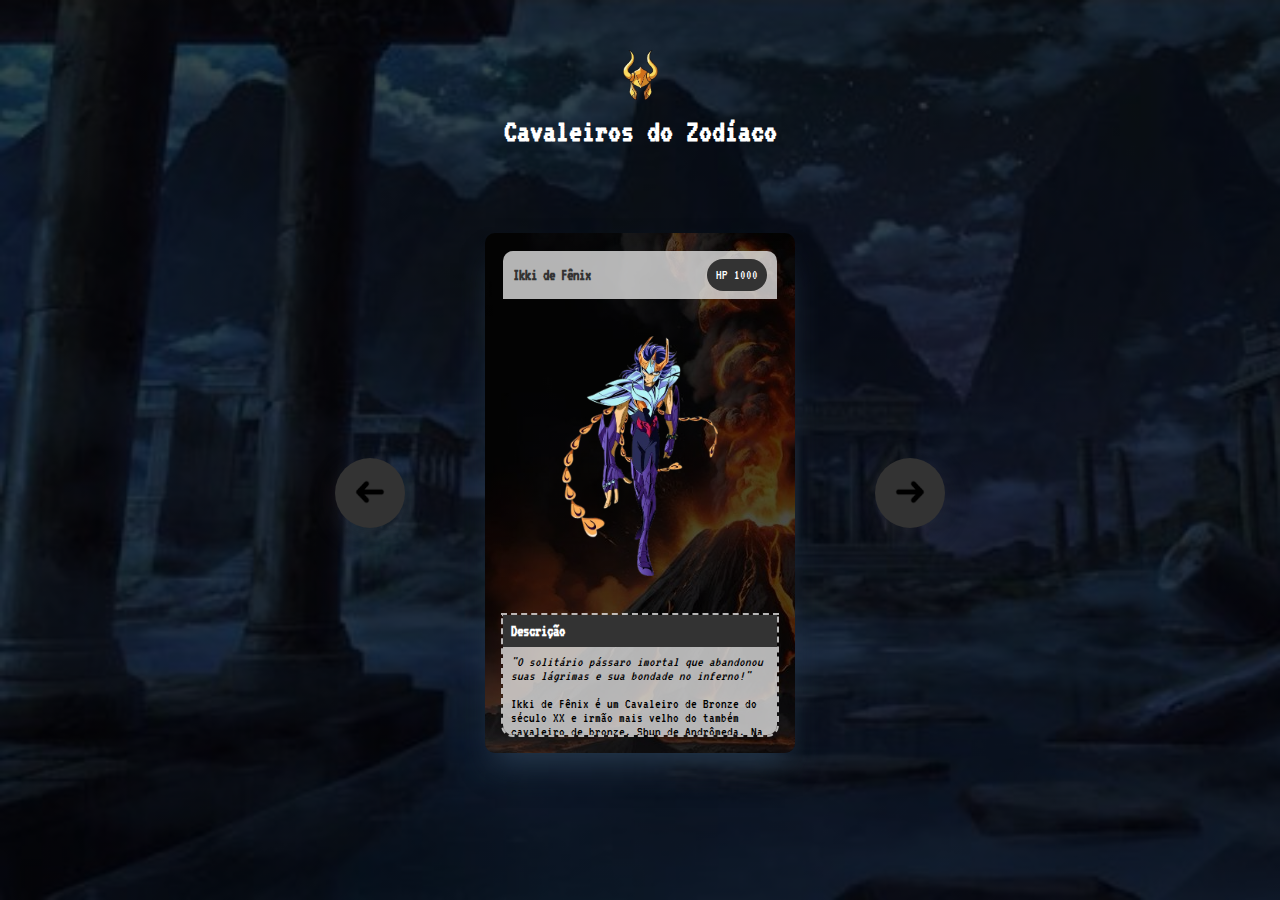
==== index.html @ 5d282401 "v2" ====
<!DOCTYPE html>
<html lang="en">

<head>
    <meta charset="UTF-8">
    <meta name="viewport" content="width=device-width, initial-scale=1.0">
    <title>Saint Seya</title>

    <link rel="stylesheet" href="./src/css/reset.css">
    <link rel="stylesheet" href="./src/css/style.css">
    <link rel="stylesheet" href="./src/css/responsive.css">

    <link rel="preconnect" href="https://fonts.googleapis.com">
    <link rel="preconnect" href="https://fonts.gstatic.com" crossorigin>
    <link href="https://fonts.googleapis.com/css2?family=VT323&display=swap" rel="stylesheet">

    <link rel="shortcut icon" href="./src/img/icon-helmet.png" type="image/x-icon">

</head>

<body>
    <header class="cabecalho">
        <img src="./src/img/icon-helmet.png" alt="helmet" class="helmet">
        <h1 class="titulo">Cavaleiros do Zodíaco</h1>
    </header>

    <main class="carrossel-cdz">
        <button class="btn-seta btn-voltar" id="btn-voltar">
            <img src="./src/img/seta.png" alt="voltar">
        </button>

        <ul class="lista-cavaleiros">
            <li class="cartao fundo-1 selecionado">
                <div class="informacoes">
                    <h2 class="nome">Ikki de Fênix</h2>
                    <p class="vida">HP 1000</p>
                </div>

                <div class="container-img">
                    <img src="./src/img/characters/ikki.png" alt="ikki" class="img-cavaleiro">
                </div>

                <div class="descricao scrollbox">
                    <h3 class="titulo">Descrição</h3>
                    <p class="texto">
                        
                        <i>"O solitário pássaro imortal que abandonou suas lágrimas e sua bondade no inferno!"</i><br><br>
                        
                        Ikki de Fênix é um Cavaleiro de Bronze do século XX e irmão mais velho do também cavaleiro de bronze, Shun de Andrômeda. Na Ilha da Rainha da Morte, onde foi treinado, acaba vendo Esmeralda, seu grande amor, morta por uma falha sua e fica sabendo o terrível segredo de seu nascimento. Tais fatos são suficientes para ele começar a odiar a tudo e a todos. Ikki comandou os Cavaleiros Negros em uma vingança contra Saori Kido, mas se arrependeu e agora luta pela Deusa Atena, ajudando seus amigos e seu irmão sempre que necessário.
                    </p>
                </div>
            </li>

            <li class="cartao fundo-2">
                <div class="informacoes">
                    <h2 class="nome">Hyoga de Cisne</h2>
                    <p class="vida">HP 900</p>
                </div>

                <div class="container-img">
                    <img src="./src/img/characters/hyoga.png" alt="hyoga" class="img-cavaleiro">
                </div>

                <div class="descricao scrollbox">
                    <h3 class="titulo">Descrição</h3>
                    <p class="texto">	

                        <i>"Dance, Cisne! Leve o frio do zero absoluto sobre as suas asas."</i><br><br>
                        
                        Hyoga de Cisne é um Cavaleiro de Bronze do século XX. Um dos 100 órfãos reunidos por Mitsumasa Kido para proteger a deusa Atena. Nas frias terras das Geleiras Eternas, no leste da Sibéria, Hyoga torna-se Cavaleiro tendo como mestre Camus, o Cavaleiro de Ouro de Aquário, que manipula o frio. Seguindo os ensinamentos do seu mestre, ele tenta manter-se racional diante de tudo, mas possui um lado emotivo que não consegue abandonar.
                    </p>
                </div>
            </li>

            <li class="cartao fundo-3">
                <div class="informacoes">
                    <h2 class="nome">Shiryu de Dragão</h2>
                    <p class="vida">HP 900</p>
                </div>

                <div class="container-img">
                    <img src="./src/img/characters/shiryu.png" alt="shiryu" class="img-cavaleiro">
                </div>

                <div class="descricao scrollbox">
                    <h3 class="titulo">Descrição</h3>
                    <p class="texto">

                        <i>"Pela justiça e pela amizade... Um cavaleiro invencível que supera todos os obstáculos."</i><br><br>
                        
                        Shiryu de Dragão é um Cavaleiro de Bronze do século XX, incumbido com a missão de proteger a deusa Atena. Teve seu treinamento realizado pelo Mestre Ancião nos Cinco Picos Antigos de Rozan, na China. Shiryu herdou de seu mestre não apenas a força, mas também a sabedoria e o senso de justiça que o guia.</p>
                </div>
            </li>

            <li class="cartao fundo-4">
                <div class="informacoes">
                    <h2 class="nome">Shun de Andrômeda</h2>
                    <p class="vida">HP 900</p>
                </div>

                <div class="container-img">
                    <img src="./src/img/characters/shun.png" alt="shun" class="img-cavaleiro">
                </div>

                <div class="descricao scrollbox">
                    <h3 class="titulo">Descrição</h3>
                    <p class="texto">

                        <i>"Um pacífico cavaleiro de Atena escondendo um poderoso cosmo."</i><br><br>
                        
                        Shun de Andrômeda é um Cavaleiro de Bronze do século XX, incumbido com a missão de proteger a deusa Atena do mal. Ele tem uma personalidade pacífica e odeia lutar, sempre ferido por medo de ferir seus inimigos e sacrificaria sua vida para salvar a dos outros.</p>
                </div>
            </li>

            <li class="cartao fundo-5">
                <div class="informacoes">
                    <h2 class="nome">Seya de Pégaso</h2>
                    <p class="vida">HP 900</p>
                </div>

                <div class="container-img">
                    <img src="./src/img/characters/seya.png" alt="seya" class="img-cavaleiro">
                </div>

                <div class="descricao scrollbox">
                    <h3 class="titulo">Descrição</h3>
                    <p class="texto">

                        <i>"Seu cosmo inflamado acende a chama dos milagres do cavaleiro de pégaso!"</i><br><br>
                        
                        O Cavaleiro de Bronze da constelação de Pégaso do século XX, incumbido com a missão de proteger a deusa Atena nas Guerras Santas no século XX. Caracterizado principalmente por nunca desistir de lutar em qualquer situação, por mais impossível ou difícil que possa parecer.</p>
                </div>
            </li>

            <li class="cartao fundo-6">
                <div class="informacoes">
                    <h2 class="nome">Afrodite de Peixes</h2>
                    <p class="vida">HP 1000</p>
                </div>

                <div class="container-img">
                    <img src="./src/img/characters/afrodite.png" alt="afrodite" class="img-cavaleiro">
                </div>

                <div class="descricao scrollbox">
                    <h3 class="titulo">Descrição</h3>
                    <p class="texto">

                        <i>"As belas rosas são um convite à morte. A última fortaleza que protege o Grande Mestre."</i><br><br>
                        
                        É o Cavaleiro de Ouro de Peixes e protetor da última Casa do Zodíaco do século XX. Usa variações de golpes com rosas, como o Rosas Diabólicas Reais. Sua ideia é de que só um poder supremo pode manter a paz e ordem no mundo, mesmo que esse poder provenha do mal. Por isso, mesmo tendo consciência de que o Grande Mestre servia ao mal, acabou obedecendo suas ordens e matando Daidalos, mestre de Shun. Sua atitude pode não ser a mais exemplar para um Cavaleiro, mas seu propósito de manter a paz na Terra é igual ao de qualquer Cavaleiro.</p>
                </div>
            </li>

            <li class="cartao fundo-7">
                <div class="informacoes">
                    <h2 class="nome">Aiolia de Leão</h2>
                    <p class="vida">HP 1000</p>
                </div>

                <div class="container-img">
                    <img src="./src/img/characters/aiolia.png" alt="aiolia" class="img-cavaleiro">
                </div>

                <div class="descricao scrollbox">
                    <h3 class="titulo">Descrição</h3>
                    <p class="texto">

                        <i>"O Herói valente como Leão! Sempre lutando por Atena!"</i><br><br>
                        
                        Irmão mais jovem de Aiolos. Apesar de sua personalidade explosiva, tem um coração puro que distingue rapidamente os justos, por isso foi um dos primeiros Cavaleiros de Ouro a reconhecer a autoridade de Atena. Como seu irmão Aiolos foi condenado como traidor, ele tenta limpar o nome da família jurando fidelidade ao Grande Mestre, até participando voluntariamente do extermínio dos Cavaleiros de Bronze. Durante a batalha contra os Espectros, enfrentou o exército inimigo de frente e derrubou muitos Espectros, servindo como poder central de ataque no Santuário.</p>
                </div>
            </li>

            <li class="cartao fundo-8">
                <div class="informacoes">
                    <h2 class="nome">Aioros de Sagitário</h2>
                    <p class="vida">HP 1000</p>
                </div>

                <div class="container-img">
                    <img src="./src/img/characters/aioros.png" alt="aioros" class="img-cavaleiro">
                </div>

                <div class="descricao scrollbox">
                    <h3 class="titulo">Descrição</h3>
                    <p class="texto">

                        <i>"O Herói que salvou a recém nascida Atena e mesmo depois de morto protege a terra!"</i><br><br>
                        
                        é o Cavaleiro de Ouro de Sagitário do século XX. Antes de morrer, há 13 anos, entregou Atena ainda bebê e sua Armadura de Ouro aos cuidados de Mitsumasa Kido, que estava viajando pela Grécia. Desde então, Aioros passou a ser considerado um traidor no Santuário, que era comandado por Saga disfarçado de Grande Mestre. Mesmo morto, sua alma continua a controlar sua Armadura de Sagitário, sempre ajudando, nos momentos críticos – emprestou-a a Seiya durante a luta contra Poseidon, por exemplo.</p>
                </div>
            </li>

            <li class="cartao fundo-9">
                <div class="informacoes">
                    <h2 class="nome">Aldebaran de Touro</h2>
                    <p class="vida">HP 1000</p>
                </div>

                <div class="container-img">
                    <img src="./src/img/characters/aldebaran.png" alt="aioros" class="img-cavaleiro">
                </div>

                <div class="descricao scrollbox">
                    <h3 class="titulo">Descrição</h3>
                    <p class="texto">

                        <i>"O bravo Touro Dourado erguendo um muro de ferro!"</i><br><br>
                        
                        Aldebaran é o Cavaleiro de Ouro de Touro do século XX, que protege a Casa de Touro no Santuário. Dotado de uma resistência fora do comum, nem mesmo o Meteoro de Pégaso de Seiya conseguiu causar danos ao seu corpo. O Grande Chifre, alusão ao chifre de um touro bravo, é um golpe lançado quando está engatado com o inimigo. Mas se desferido depois, de longe, sua potência dobra. De personalidade franca e despachada, confia no que sente, sem se preocupar com as aparências ou racionalidades. Lutou com Niobe de Deep quando os Espectros invadiram o Santuário, tendo um fim heroico.</p>
                </div>
            </li>

            <li class="cartao fundo-10">
                <div class="informacoes">
                    <h2 class="nome">Camus de Aquário</h2>
                    <p class="vida">HP 1000</p>
                </div>

                <div class="container-img">
                    <img src="./src/img/characters/camus.png" alt="camus" class="img-cavaleiro">
                </div>

                <div class="descricao scrollbox">
                    <h3 class="titulo">Descrição</h3>
                    <p class="texto">

                        <i>"Alma quente escondida atrás do frio eterno!"</i><br><br>
                        
                        É o Cavaleiro de Ouro que protege a Casa de Aquário no Santuário. No mangá, treinou o pequeno Hyoga e Isaak durante seis anos nas geladas terras do leste da Sibéria. foi obrigado a lutar contra Hyoga no Santuário. Camus é um cavaleiro bastante poderoso, com habilidade de baixar a temperatura e lançar o Pó de Diamante com grande facilidade. A Execução Aurora é o seu golpe secreto mais poderoso, que emite um frio próximo ao zero absoluto, e foi herdado por Hyoga.</p>
                </div>
            </li>

            <li class="cartao fundo-11">
                <div class="informacoes">
                    <h2 class="nome">Dohko de Libra</h2>
                    <p class="vida">HP 1000</p>
                </div>

                <div class="container-img">
                    <img src="./src/img/characters/dohko.png" alt="dohko" class="img-cavaleiro">
                </div>

                <div class="descricao scrollbox">
                    <h3 class="titulo">Descrição</h3>
                    <p class="texto">

                        <i>"O Lendário Cavaleiro sobre os cinco Picos de Rozan!"</i><br><br>
                        
                        É um lendário e renomado Cavaleiro de Ouro do Santuário de Atena por ter lutado e sobrevivido a Guerra Santa contra Hades no Século XVIII ao lado de seu parceiro de batalhas, Shion de Áries. Após o fim do conflito e ser incumbido por Atena de vigiar o selo que aprisionava o espectros do Imperador dos Mortos, Dohko ficou recluso nos Cinco Picos Antigos de Rozan até o Século XX, período que passara a ser venerado como Mestre Ancião e ao mesmo tempo que mantinha sua vigília, treinou Shiryu, que se tornaria o Cavaleiro de Bronze de Dragão.</p>
                </div>
            </li>

            <li class="cartao fundo-12">
                <div class="informacoes">
                    <h2 class="nome">Máscara da Morte de Câncer</h2>
                    <p class="vida">HP 1000</p>
                </div>

                <div class="container-img">
                    <img src="./src/img/characters/mascara.png" alt="mascara" class="img-cavaleiro">
                </div>

                <div class="descricao scrollbox">
                    <h3 class="titulo">Descrição</h3>
                    <p class="texto">

                        <i>"Lutar é sua vida! Matar é sua alegria!"</i><br><br>
                        
                        Máscara da Morte de Câncer é o Cavaleiro de Ouro de Câncer e protetor da quarta Casa do Zodíaco do século XX. Adora lutas, matança e acredita que, para um objetivo maior, alguns sacrifícios são inevitáveis. As paredes da Casa de Câncer são enfeitadas com os rostos das pessoas que foram mortas até hoje por Máscara da Morte.</p>
                </div>
            </li>

            <li class="cartao fundo-13">
                <div class="informacoes">
                    <h2 class="nome">Milo de Escorpião</h2>
                    <p class="vida">HP 1000</p>
                </div>

                <div class="container-img">
                    <img src="./src/img/characters/milo.png" alt="milo" class="img-cavaleiro">
                </div>

                <div class="descricao scrollbox">
                    <h3 class="titulo">Descrição</h3>
                    <p class="texto">

                        <i>"Seus dedos não deixam escapar nenhum tipo de mal!"</i><br><br>
                        
                        Milo de Escorpião foi, no século XX, o Cavaleiro de Ouro de Escorpião que protegia a Casa de Escorpião no Santuário. Era um Cavaleiro fiel ao Santuário, inicialmente obedecendo as ordens do Grande Mestre, embora houvesse ocasiões em que ele se negaria a realizar missões específicas por questões de orgulho, sentimento este que determinava o rumo de suas conversas inicialmente, tendo se tornado consideravelmente mais humilde depois de sua batalha contra Hyoga de Cisne.</p>
                </div>
            </li>

            <li class="cartao fundo-14">
                <div class="informacoes">
                    <h2 class="nome">Mu de Áries</h2>
                    <p class="vida">HP 1000</p>
                </div>

                <div class="container-img">
                    <img src="./src/img/characters/mu.png" alt="mu" class="img-cavaleiro">
                </div>

                <div class="descricao scrollbox">
                    <h3 class="titulo">Descrição</h3>
                    <p class="texto">

                        <i>"O mistério de seus olhos é o olhar da justiça fitando a verdade."</i><br><br>
                        
                        Mu é o Cavaleiro de Ouro de Áries do século XX, que protege a Casa de Áries no Santuário. Hábil na restauração de Armaduras, é ele quem conserta as Armaduras de Bronze do Seiya e dos outros antes da Batalha das Doze Casas do Zodíaco. Como desde cedo desconfiava do Grande Mestre, deu as costas ao Santuário. Porém, desejando a purificação do local, manteve suas obrigações como Cavaleiro, dedicando-se à restauração das Armaduras em Jamiel, porém seu poder não enfraqueceu, o que pôde ser constatado durante a batalha contra os Espectros.</p>
                </div>
            </li>

            <li class="cartao fundo-15">
                <div class="informacoes">
                    <h2 class="nome">Saga de Gêmeos</h2>
                    <p class="vida">HP 1000</p>
                </div>

                <div class="container-img">
                    <img src="./src/img/characters/saga.png" alt="saga" class="img-cavaleiro">
                </div>

                <div class="descricao scrollbox">
                    <h3 class="titulo">Descrição</h3>
                    <p class="texto">

                        <i>"O traidor do Santuário entre o bem e o mal!"</i><br><br>
                        
                        Saga de Gêmeos é o irmão gêmeo mais velho de Kanon, predestinado a se tonar o Cavaleiro de Ouro de Gêmeos do século XX, que antigamente era tido como o próximo sucessor do Grande Mestre, tendo todas as características necessárias para o posto – humanidade, habilidade e força física. Dado como desaparecido há treze anos, no mangá, ele esteve escondido por todo esse tempo sob a máscara do Grande Mestre, depois de assassiná-lo e tomar seu posto como governante do Santuário. No anime, ele toma o lugar do irmão do Grande Mestre, Ares. Seu plano era matar Atena e dominar o mundo. Na verdade, Saga tinha dupla personalidade, oscilando entre extremos do bem e do mal. Dentro dele, esses opostos estavam sempre lutando entre si. Depois de ter seu coração purificado, ele mesmo tira sua própria vida.</p>
                </div>
            </li>

            <li class="cartao fundo-16">
                <div class="informacoes">
                    <h2 class="nome">Shaka de Virgem</h2>
                    <p class="vida">HP 1000</p>
                </div>

                <div class="container-img">
                    <img src="./src/img/characters/shaka.png" alt="shaka" class="img-cavaleiro">
                </div>

                <div class="descricao scrollbox">
                    <h3 class="titulo">Descrição</h3>
                    <p class="texto">

                        <i>"O homem mais próximo de Deus! O mundo vazio é um convite para a morte!"</i><br><br>
                        
                        Shaka de Virgem é o Cavaleiro de Ouro de Virgem do Século XX, que protege a Casa de Virgem no Santuário. Considerado como a reencarnação de Buda, possui um poder de observação que permite conhecer a verdade escondida sob as aparências. O poder de ir e vir no tempo e espaço impressiona até outros Cavaleiros de Ouro. Tem uma morte heroica sob a destrutiva "Exclamação de Atena", criada por Saga, Shura e Camus, mas ele submeteu-se a esse golpe para poder acompanhar Atena no Mundos dos Mortos.</p>
                </div>
            </li>

            <li class="cartao fundo-17">
                <div class="informacoes">
                    <h2 class="nome">Shura de Capricórnio</h2>
                    <p class="vida">HP 1000</p>
                </div>

                <div class="container-img">
                    <img src="./src/img/characters/shura.png" alt="shura" class="img-cavaleiro">
                </div>

                <div class="descricao scrollbox">
                    <h3 class="titulo">Descrição</h3>
                    <p class="texto">

                        <i>"Não há nada que a espada santa do seu braço, não possa atravessar!"</i><br><br>
                        
                        Shura de Capricórnio é o Cavaleiro de Ouro que protege a Casa de Capricórnio. Shura se considera o cavaleiro mais fiel a Atena, porém sua excessiva lealdade ao Santuário acabou levando-o a cometer uma série de equívocos. Seu golpe principal é Excalibur, no qual concentra seu cosmo numa rajada cortante de energia, como uma espada. Este golpe tem uma intensidade concentrada fortíssima, e sai na velocidade da luz.</p>
                </div>
            </li>
        </ul>

        <button class="btn-seta">
            <img src="./src/img/seta.png" alt="avançar" id="btn-avancar">
        </button>
    </main>

    <script src="./src/js/index.js"></script>
</body>

</html>
---- src/css/style.css ----
body {
  font-family: "VT323", monospace;
  background: linear-gradient(rgba(0, 0, 0, 0.7) ,rgba(000, 0, 0, 0.7)), url(../img/backgrounds/fundo-site.jpg) no-repeat;
  background-repeat: no-repeat;
  background-size: cover;
  min-height: 100vh;
}

.cabecalho {
  /* background-color: red; */
  display: flex;
  flex-direction: column;
  justify-content: center;
  align-items: center;
  gap: 15px;
  padding-top: 50px;
}

.cabecalho .helmet {
  width: 35px;
  height: 50px;
}

.cabecalho .titulo {
  color: #fff;
}

.carrossel-cdz {
  /* background-color: aquamarine; */
  padding-top: 26px;
  display: flex;
  align-items: center;
  justify-content: center;
  gap: 80px;
  margin: 60px 0;
}

.lista-cavaleiros {
  /* background-color: blue; */
  width: 310px;
  height: 520px;
  position: relative;
}

.btn-seta {
  background-color: #333;
  width: 70px;
  height: 70px;
  border-radius: 50px;
  border: 0;
  cursor: pointer;
  transition: background-color 0.5s ease-in-out;
  box-shadow: rgba(100, 100, 111, 0.2) 0px 7px 29px 0px;
}

.btn-seta:hover {
  background-color: #fff;
}

.btn-seta.btn-voltar {
  transform: rotateY(180deg);
}

.cartao {
  /* background-color: hsl(280, 61%, 50%); */
  opacity: 0;
  height: 100%;
  display: flex;
  flex-direction: column;
  justify-content: space-between;
  position: absolute;
  padding: 18px;
  border-radius: 10px;
  box-shadow: rgb(38, 57, 77) 0px 20px 30px -10px;
  transition: opacity 0.3s ease-in-out;
}

.cartao.selecionado {
  opacity: 1;
  z-index: 1;
}

.fundo-1 {
  background: linear-gradient(rgba(0, 0, 0, 0.7) ,rgba(000, 0, 0, 0.7)), url(../img/backgrounds/fundo-ikki.jpg) no-repeat;
 
}

.fundo-2 {
  background: linear-gradient(rgba(0, 0, 0, 0.7) ,rgba(000, 0, 0, 0.7)), url(../img/backgrounds/fundo-hyoga.jpg) no-repeat;

}

.fundo-3 {
  background: linear-gradient(rgba(0, 0, 0, 0.7) ,rgba(000, 0, 0, 0.7)), url(../img/backgrounds/fundo-shiryu.jpg) no-repeat;
}

.fundo-4 {
  background: linear-gradient(rgba(0, 0, 0, 0.7) ,rgba(000, 0, 0, 0.7)), url(../img/backgrounds/fundo-shun.jpg) no-repeat;
}

.fundo-5 {
  background: linear-gradient(rgba(0, 0, 0, 0.7) ,rgba(000, 0, 0, 0.7)), url(../img/backgrounds/fundo-seya.jpg) no-repeat;
}

.fundo-6 {
  background: linear-gradient(rgba(0, 0, 0, 0.7) ,rgba(000, 0, 0, 0.7)), url(../img/backgrounds/fundo-afrodite.jpg) no-repeat bottom;
}

.fundo-7 {
  background: linear-gradient(rgba(0, 0, 0, 0.7) ,rgba(000, 0, 0, 0.7)), url(../img/backgrounds/fundo-aiolia.jpg) no-repeat top;
}

.fundo-8 {
  background: linear-gradient(rgba(0, 0, 0, 0.7) ,rgba(000, 0, 0, 0.7)), url(../img/backgrounds/fundo-aioros.jpg) no-repeat;
}

.fundo-9 {
  background: linear-gradient(rgba(0, 0, 0, 0.7) ,rgba(000, 0, 0, 0.7)), url(../img/backgrounds/fundo-aldebaran.jpg) no-repeat bottom;
}

.fundo-10 {
  background: linear-gradient(rgba(0, 0, 0, 0.7) ,rgba(000, 0, 0, 0.7)), url(../img/backgrounds/fundo-camus.jpg) no-repeat bottom;
}

.fundo-11 {
  background: linear-gradient(rgba(0, 0, 0, 0.7) ,rgba(000, 0, 0, 0.7)), url(../img/backgrounds/fundo-dohko.jpg) no-repeat ;
}

.fundo-12 {
  background: linear-gradient(rgba(0, 0, 0, 0.7) ,rgba(000, 0, 0, 0.7)), url(../img/backgrounds/fundo-mascara.jpg) no-repeat bottom;
}

.fundo-13 {
  background: linear-gradient(rgba(0, 0, 0, 0.7) ,rgba(000, 0, 0, 0.7)), url(../img/backgrounds/fundo-milo.jpg) no-repeat bottom;
}

.fundo-14 {
  background: linear-gradient(rgba(0, 0, 0, 0.7) ,rgba(000, 0, 0, 0.7)), url(../img/backgrounds/fundo-mu.jpg) no-repeat bottom;
}

.fundo-15 {
  background: linear-gradient(rgba(0, 0, 0, 0.7) ,rgba(000, 0, 0, 0.7)), url(../img/backgrounds/fundo-saga.jpg) no-repeat bottom;
}

.fundo-16 {
  background: linear-gradient(rgba(0, 0, 0, 0.7) ,rgba(000, 0, 0, 0.7)), url(../img/backgrounds/fundo-shaka.jpg) no-repeat;
}

.fundo-17 {
  background: linear-gradient(rgba(0, 0, 0, 0.7) ,rgba(000, 0, 0, 0.7)), url(../img/backgrounds/fundo-shura.jpg) no-repeat bottom;
}

.cartao .informacoes {
  background-color: rgba(225, 225, 225, 0.8);
  padding: 8px 10px;
  display: flex;
  align-items: center;
  justify-content: space-between;
  border-top-left-radius: 10px;
  border-top-right-radius: 10px;
}

.cartao .informacoes .nome {
  color: #333;
  font-size: 16px;
}

.cartao .informacoes .vida {
  background-color: #333;
  padding: 9px;
  border-radius: 20px;
  color: #fff;
  font-size: 14px;
}

.cartao .container-img {
  text-align: center;
}

.cartao .img-cavaleiro {
  max-width: 100%;
  max-height: 280px;
  padding: 20px;
}

.lista-cavaleiros .cartao .descricao {
  background-color: rgba(225, 225, 225, 0.8);
  /* padding: 6px; */
  border-bottom-left-radius: 10px;
  border-bottom-right-radius: 10px;
  max-height: 120px;
  overflow-y: auto;
}

.cartao .descricao .titulo {
  font-size: 16px;
  background-color: #333;
  padding: 8px;
  color: #fff;
}

.cartao .descricao .texto {
  font-size: 14px;
  padding: 8px;
}

@supports (scrollbar-color: auto) {
  .scrollbox {
    scrollbar-color: #333 rgba(225, 225, 225, 0.8);

    outline: 2px dashed rgba(225, 225, 225, 0.8);
  }
}
---- src/css/responsive.css ----
@media (max-width: 620px){
    .carrossel-cdz{
        padding: 0px 15px;
        gap: 10px;

    }

    .btn-seta{
        width: 20px;
        height: 20px;
        padding: 20px;
        display: flex;
        justify-content: center;
        align-items: center;
    }

    .lista-cavaleiros{
        max-height: 450px;
    }

    .cartao .imagem-cavaleiro{
        max-height: 200px;
    }

    .cartao .informacoes .nome{
        max-width: 50%;
        font-size: 18px;
    }

    .cartao .informacoes .vida{
        font-size: 14px;
    }


}
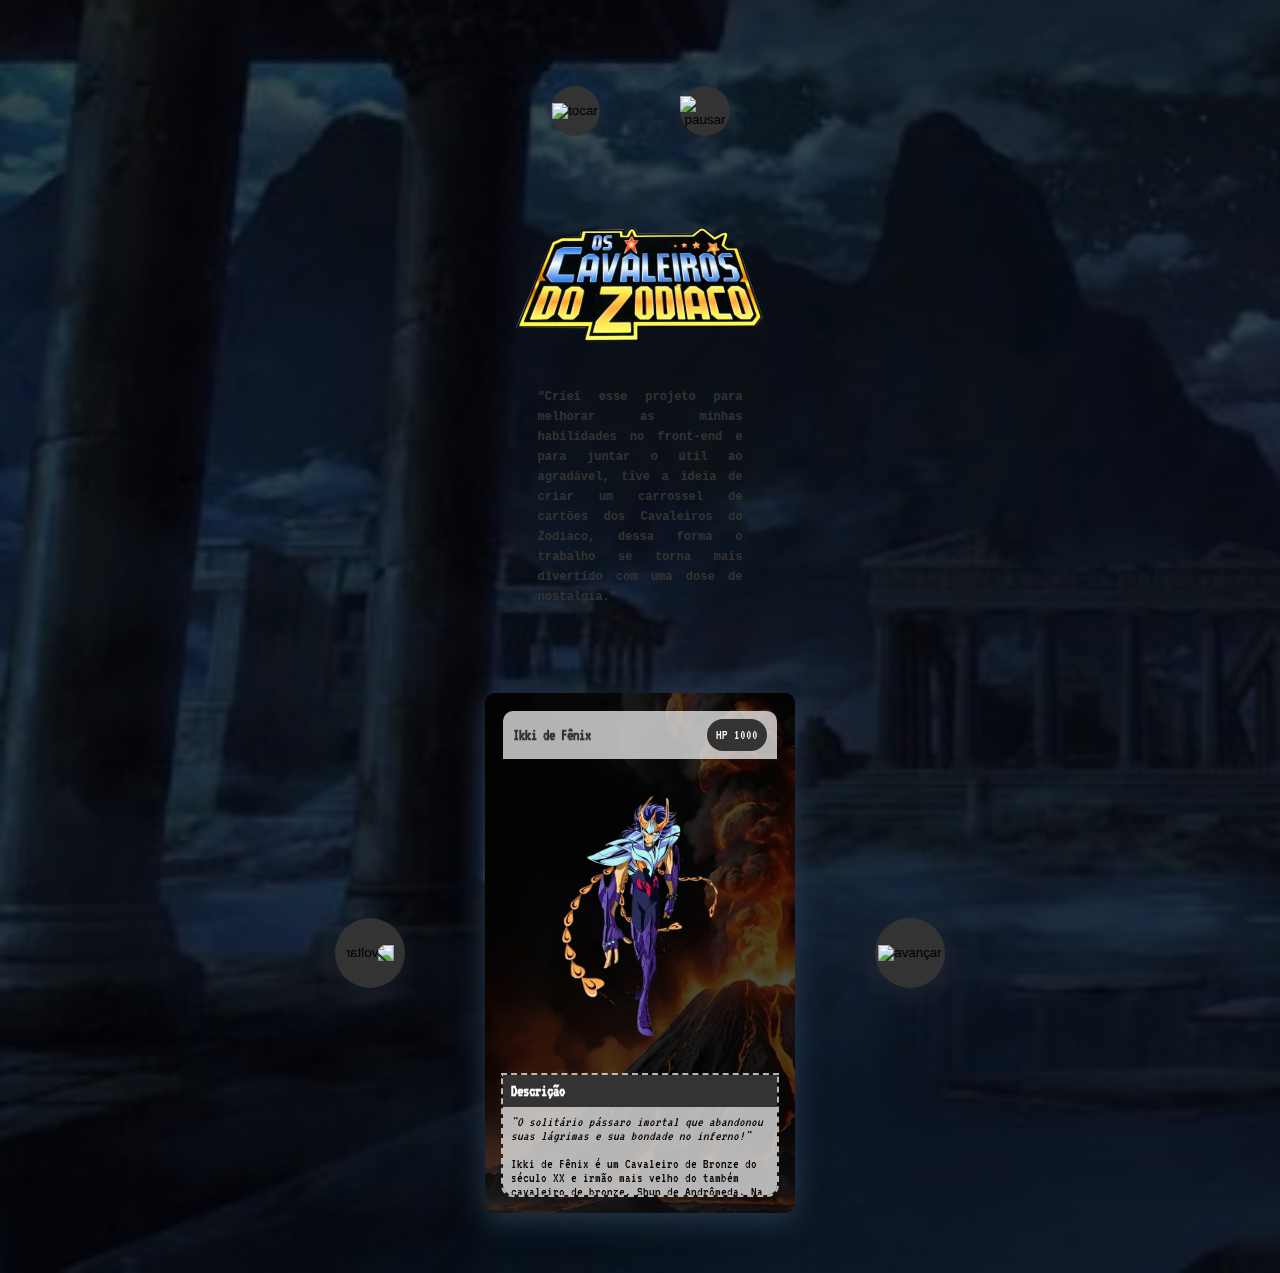
==== commit ee59de42: "1.5" ====
--- a/index.html
+++ b/index.html
@@ -3,7 +3,14 @@
 
 <head>
     <meta charset="UTF-8">
+
     <meta name="viewport" content="width=device-width, initial-scale=1.0">
+
+    <meta property="og:image" content="./src/img/icons/cdz-logo.png">
+    <meta property="og:image:type" content="image/png">
+    <meta property="og:image:width" content="500">
+    <meta property="og:image:height" content="236">
+
     <title>Saint Seya</title>
 
     <link rel="stylesheet" href="./src/css/reset.css">
@@ -14,19 +21,37 @@
     <link rel="preconnect" href="https://fonts.gstatic.com" crossorigin>
     <link href="https://fonts.googleapis.com/css2?family=VT323&display=swap" rel="stylesheet">
 
-    <link rel="shortcut icon" href="./src/img/icon-helmet.png" type="image/x-icon">
+    <link rel="shortcut icon" href="./src/img/icons/helmet.png" type="image/x-icon">
 
 </head>
 
 <body>
+
+    <section class="som-position">
+        <button onclick="document.getElementById('player').play()" class="som-btn tocar">
+            <img src="./src/img/icons/tocar.png" alt="tocar">
+        </button>
+
+        <button onclick="document.getElementById('player').pause()" class="som-btn pausar">
+            <img src="./src/img/icons/pausar.png" alt="pausar">
+        </button>
+    </section>
+
+    
+
+    <audio id="player" autoplay loop>
+        <source src="./src/audio/abertura-cdz.mp3" type="audio/mp3" />
+    </audio>
+
+
     <header class="cabecalho">
-        <img src="./src/img/icon-helmet.png" alt="helmet" class="helmet">
-        <h1 class="titulo">Cavaleiros do Zodíaco</h1>
+        <img src="./src/img/icons/cdz-logo.png" alt="logo" class="logo">
+        <h1 class="titulo">"Criei esse projeto para melhorar as minhas habilidades no front-end e para juntar o útil ao agradável, tive a ideia de criar um carrossel de cartões dos Cavaleiros do Zodiáco, dessa forma o trabalho se torna mais divertido com uma dose de nostalgia."</h1>
     </header>
 
     <main class="carrossel-cdz">
         <button class="btn-seta btn-voltar" id="btn-voltar">
-            <img src="./src/img/seta.png" alt="voltar">
+            <img src="./src/img/icons/seta.png" alt="voltar">
         </button>
 
         <ul class="lista-cavaleiros">
@@ -254,7 +279,7 @@
 
             <li class="cartao fundo-12">
                 <div class="informacoes">
-                    <h2 class="nome">Máscara da Morte de Câncer</h2>
+                    <h2 class="nome">Death Mask de Câncer</h2>
                     <p class="vida">HP 1000</p>
                 </div>
 
@@ -374,7 +399,7 @@
         </ul>
 
         <button class="btn-seta">
-            <img src="./src/img/seta.png" alt="avançar" id="btn-avancar">
+            <img src="./src/img/icons/seta.png" alt="avançar" id="btn-avancar">
         </button>
     </main>
 
--- a/src/css/style.css
+++ b/src/css/style.css
@@ -1,11 +1,36 @@
 body {
   font-family: "VT323", monospace;
-  background: linear-gradient(rgba(0, 0, 0, 0.7) ,rgba(000, 0, 0, 0.7)), url(../img/backgrounds/fundo-site.jpg) no-repeat;
+  background: linear-gradient(rgba(0, 0, 0, 0.7), rgba(000, 0, 0, 0.7)),
+    url(../img/backgrounds/fundo-site.jpg) no-repeat;
   background-repeat: no-repeat;
   background-size: cover;
   min-height: 100vh;
 }
 
+.som-position {
+  padding-top: 26px;
+  display: flex;
+  align-items: center;
+  justify-content: center;
+  gap: 80px;
+  margin: 60px 0;
+}
+
+.som-btn {
+  background-color: #333;
+  width: 50px;
+  height: 50px;
+  border-radius: 50px;
+  border: 0;
+  cursor: pointer;
+  transition: background-color 0.5s ease-in-out;
+  box-shadow: rgba(100, 100, 111, 0.2) 0px 7px 29px 0px;
+}
+
+.som-btn:hover {
+  background-color: #fff;
+}
+
 .cabecalho {
   /* background-color: red; */
   display: flex;
@@ -13,16 +38,27 @@
   justify-content: center;
   align-items: center;
   gap: 15px;
-  padding-top: 50px;
-}
-
-.cabecalho .helmet {
-  width: 35px;
-  height: 50px;
+  padding-top: 30px;
+}
+
+.cabecalho .logo {
+  width: 250px;
+  height: 118px;
 }
 
 .cabecalho .titulo {
+  font-family: monospace;
+  color: #333;
+  font-size: 12px;
+  line-height: 20px;
+  margin-top: 50px;
+  width: 16%;
+  text-align: justify;
+}
+
+.cabecalho .titulo:hover {
   color: #fff;
+  transition: color 0.8s ease-in-out;
 }
 
 .carrossel-cdz {
@@ -71,8 +107,12 @@
   position: absolute;
   padding: 18px;
   border-radius: 10px;
-  box-shadow: rgb(38, 57, 77) 0px 20px 30px -10px;
+  box-shadow: rgb(38, 57, 77) 0px 7px 29px 0px;
   transition: opacity 0.3s ease-in-out;
+}
+
+.cartao:hover {
+  box-shadow: #ffef53 0px 7px 29px 0px;
 }
 
 .cartao.selecionado {
@@ -81,73 +121,88 @@
 }
 
 .fundo-1 {
-  background: linear-gradient(rgba(0, 0, 0, 0.7) ,rgba(000, 0, 0, 0.7)), url(../img/backgrounds/fundo-ikki.jpg) no-repeat;
- 
+  background: linear-gradient(rgba(0, 0, 0, 0.7), rgba(000, 0, 0, 0.7)),
+    url(../img/backgrounds/fundo-ikki.jpg) no-repeat;
 }
 
 .fundo-2 {
-  background: linear-gradient(rgba(0, 0, 0, 0.7) ,rgba(000, 0, 0, 0.7)), url(../img/backgrounds/fundo-hyoga.jpg) no-repeat;
-
+  background: linear-gradient(rgba(0, 0, 0, 0.7), rgba(000, 0, 0, 0.7)),
+    url(../img/backgrounds/fundo-hyoga.jpg) no-repeat;
 }
 
 .fundo-3 {
-  background: linear-gradient(rgba(0, 0, 0, 0.7) ,rgba(000, 0, 0, 0.7)), url(../img/backgrounds/fundo-shiryu.jpg) no-repeat;
+  background: linear-gradient(rgba(0, 0, 0, 0.7), rgba(000, 0, 0, 0.7)),
+    url(../img/backgrounds/fundo-shiryu.jpg) no-repeat;
 }
 
 .fundo-4 {
-  background: linear-gradient(rgba(0, 0, 0, 0.7) ,rgba(000, 0, 0, 0.7)), url(../img/backgrounds/fundo-shun.jpg) no-repeat;
+  background: linear-gradient(rgba(0, 0, 0, 0.7), rgba(000, 0, 0, 0.7)),
+    url(../img/backgrounds/fundo-shun.jpg) no-repeat;
 }
 
 .fundo-5 {
-  background: linear-gradient(rgba(0, 0, 0, 0.7) ,rgba(000, 0, 0, 0.7)), url(../img/backgrounds/fundo-seya.jpg) no-repeat;
+  background: linear-gradient(rgba(0, 0, 0, 0.7), rgba(000, 0, 0, 0.7)),
+    url(../img/backgrounds/fundo-seya.jpg) no-repeat;
 }
 
 .fundo-6 {
-  background: linear-gradient(rgba(0, 0, 0, 0.7) ,rgba(000, 0, 0, 0.7)), url(../img/backgrounds/fundo-afrodite.jpg) no-repeat bottom;
+  background: linear-gradient(rgba(0, 0, 0, 0.7), rgba(000, 0, 0, 0.7)),
+    url(../img/backgrounds/fundo-afrodite.jpg) no-repeat bottom;
 }
 
 .fundo-7 {
-  background: linear-gradient(rgba(0, 0, 0, 0.7) ,rgba(000, 0, 0, 0.7)), url(../img/backgrounds/fundo-aiolia.jpg) no-repeat top;
+  background: linear-gradient(rgba(0, 0, 0, 0.7), rgba(000, 0, 0, 0.7)),
+    url(../img/backgrounds/fundo-aiolia.jpg) no-repeat top;
 }
 
 .fundo-8 {
-  background: linear-gradient(rgba(0, 0, 0, 0.7) ,rgba(000, 0, 0, 0.7)), url(../img/backgrounds/fundo-aioros.jpg) no-repeat;
+  background: linear-gradient(rgba(0, 0, 0, 0.7), rgba(000, 0, 0, 0.7)),
+    url(../img/backgrounds/fundo-aioros.jpg) no-repeat;
 }
 
 .fundo-9 {
-  background: linear-gradient(rgba(0, 0, 0, 0.7) ,rgba(000, 0, 0, 0.7)), url(../img/backgrounds/fundo-aldebaran.jpg) no-repeat bottom;
+  background: linear-gradient(rgba(0, 0, 0, 0.7), rgba(000, 0, 0, 0.7)),
+    url(../img/backgrounds/fundo-aldebaran.jpg) no-repeat bottom;
 }
 
 .fundo-10 {
-  background: linear-gradient(rgba(0, 0, 0, 0.7) ,rgba(000, 0, 0, 0.7)), url(../img/backgrounds/fundo-camus.jpg) no-repeat bottom;
+  background: linear-gradient(rgba(0, 0, 0, 0.7), rgba(000, 0, 0, 0.7)),
+    url(../img/backgrounds/fundo-camus.jpg) no-repeat bottom;
 }
 
 .fundo-11 {
-  background: linear-gradient(rgba(0, 0, 0, 0.7) ,rgba(000, 0, 0, 0.7)), url(../img/backgrounds/fundo-dohko.jpg) no-repeat ;
+  background: linear-gradient(rgba(0, 0, 0, 0.7), rgba(000, 0, 0, 0.7)),
+    url(../img/backgrounds/fundo-dohko.jpg) no-repeat;
 }
 
 .fundo-12 {
-  background: linear-gradient(rgba(0, 0, 0, 0.7) ,rgba(000, 0, 0, 0.7)), url(../img/backgrounds/fundo-mascara.jpg) no-repeat bottom;
+  background: linear-gradient(rgba(0, 0, 0, 0.5), rgba(000, 0, 0, 0.5)),
+    url(../img/backgrounds/fundo-mascara.jpg) no-repeat bottom;
 }
 
 .fundo-13 {
-  background: linear-gradient(rgba(0, 0, 0, 0.7) ,rgba(000, 0, 0, 0.7)), url(../img/backgrounds/fundo-milo.jpg) no-repeat bottom;
+  background: linear-gradient(rgba(0, 0, 0, 0.7), rgba(000, 0, 0, 0.7)),
+    url(../img/backgrounds/fundo-milo.jpg) no-repeat bottom;
 }
 
 .fundo-14 {
-  background: linear-gradient(rgba(0, 0, 0, 0.7) ,rgba(000, 0, 0, 0.7)), url(../img/backgrounds/fundo-mu.jpg) no-repeat bottom;
+  background: linear-gradient(rgba(0, 0, 0, 0.7), rgba(000, 0, 0, 0.7)),
+    url(../img/backgrounds/fundo-mu.jpg) no-repeat bottom;
 }
 
 .fundo-15 {
-  background: linear-gradient(rgba(0, 0, 0, 0.7) ,rgba(000, 0, 0, 0.7)), url(../img/backgrounds/fundo-saga.jpg) no-repeat bottom;
+  background: linear-gradient(rgba(0, 0, 0, 0.7), rgba(000, 0, 0, 0.7)),
+    url(../img/backgrounds/fundo-saga.jpg) no-repeat bottom;
 }
 
 .fundo-16 {
-  background: linear-gradient(rgba(0, 0, 0, 0.7) ,rgba(000, 0, 0, 0.7)), url(../img/backgrounds/fundo-shaka.jpg) no-repeat;
+  background: linear-gradient(rgba(0, 0, 0, 0.7), rgba(000, 0, 0, 0.7)),
+    url(../img/backgrounds/fundo-shaka.jpg) no-repeat;
 }
 
 .fundo-17 {
-  background: linear-gradient(rgba(0, 0, 0, 0.7) ,rgba(000, 0, 0, 0.7)), url(../img/backgrounds/fundo-shura.jpg) no-repeat bottom;
+  background: linear-gradient(rgba(0, 0, 0, 0.7), rgba(000, 0, 0, 0.7)),
+    url(../img/backgrounds/fundo-shura.jpg) no-repeat bottom;
 }
 
 .cartao .informacoes {
--- a/src/css/responsive.css
+++ b/src/css/responsive.css
@@ -1,14 +1,23 @@
 @media (max-width: 620px){
+
+    .som-btn{
+        width: 25px;
+        height: 25px;
+        padding: 25px;
+        display: flex;
+        justify-content: center;
+        align-items: center;
+    }
+
     .carrossel-cdz{
         padding: 0px 15px;
         gap: 10px;
-
     }
 
     .btn-seta{
-        width: 20px;
-        height: 20px;
-        padding: 20px;
+        width: 25px;
+        height: 25px;
+        padding: 25px;
         display: flex;
         justify-content: center;
         align-items: center;
@@ -18,13 +27,20 @@
         max-height: 450px;
     }
 
+    .cabecalho .titulo {
+        min-width: 60%;
+        font-size: 11px;
+        margin-top: 28px;
+
+    }
+
     .cartao .imagem-cavaleiro{
         max-height: 200px;
     }
 
     .cartao .informacoes .nome{
-        max-width: 50%;
-        font-size: 18px;
+        max-width: 70%;
+        font-size: 13px;
     }
 
     .cartao .informacoes .vida{
@@ -33,3 +49,21 @@
 
 
 }
+
+@media (min-width: 820px ){
+    .cabecalho .titulo {
+        min-width: 31%;
+        font-size: 11px;
+        margin-top: 28px;
+
+    }
+}
+
+@media (min-width: 970px ){
+    .cabecalho .titulo {
+        min-width: 10%;
+        font-size: 12px;
+        margin-top: 28px;
+
+    }
+}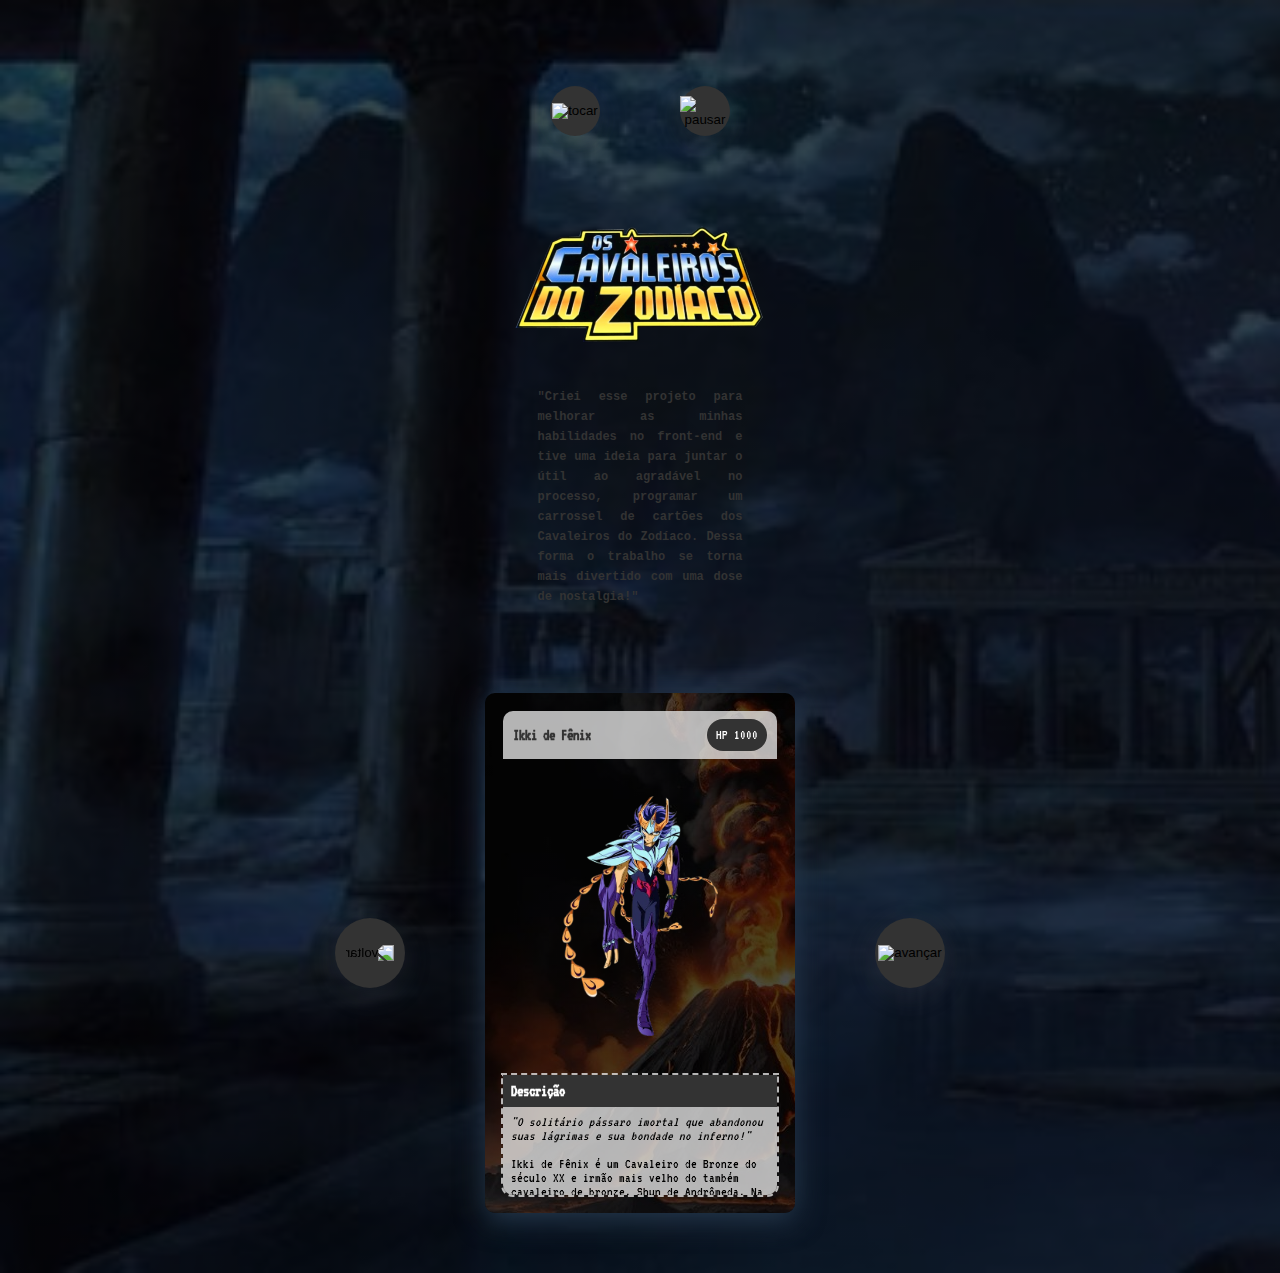
==== commit 8ec7e723: "2.1" ====
--- a/index.html
+++ b/index.html
@@ -6,10 +6,10 @@
 
     <meta name="viewport" content="width=device-width, initial-scale=1.0">
 
-    <meta property="og:image" content="./src/img/icons/cdz-logo.png">
-    <meta property="og:image:type" content="image/png">
-    <meta property="og:image:width" content="500">
-    <meta property="og:image:height" content="236">
+    <meta property="og:image" content="https://i.pinimg.com/736x/6e/00/f3/6e00f3764dc5dc168eab99adc33a6598.jpg">
+    <meta proterty="og:image:type" content="image/png">
+    <meta proterty="og:image:width" content="500">
+    <meta proterty="og:image:height" content="236">
 
     <title>Saint Seya</title>
 
@@ -46,7 +46,7 @@
 
     <header class="cabecalho">
         <img src="./src/img/icons/cdz-logo.png" alt="logo" class="logo">
-        <h1 class="titulo">"Criei esse projeto para melhorar as minhas habilidades no front-end e para juntar o útil ao agradável, tive a ideia de criar um carrossel de cartões dos Cavaleiros do Zodiáco, dessa forma o trabalho se torna mais divertido com uma dose de nostalgia."</h1>
+        <h1 class="titulo">"Criei esse projeto para melhorar as minhas habilidades no front-end e tive uma ideia para juntar o útil ao agradável no processo, programar um carrossel de cartões dos Cavaleiros do Zodíaco. Dessa forma o trabalho se torna mais divertido com uma dose de nostalgia!"</h1>
     </header>
 
     <main class="carrossel-cdz">
--- a/src/css/style.css
+++ b/src/css/style.css
@@ -108,11 +108,12 @@
   padding: 18px;
   border-radius: 10px;
   box-shadow: rgb(38, 57, 77) 0px 7px 29px 0px;
-  transition: opacity 0.3s ease-in-out;
+  transition: opacity 0.7s ease-in-out;
 }
 
 .cartao:hover {
   box-shadow: #ffef53 0px 7px 29px 0px;
+  transition: box-shadow 0.8s ease-in-out;
 }
 
 .cartao.selecionado {
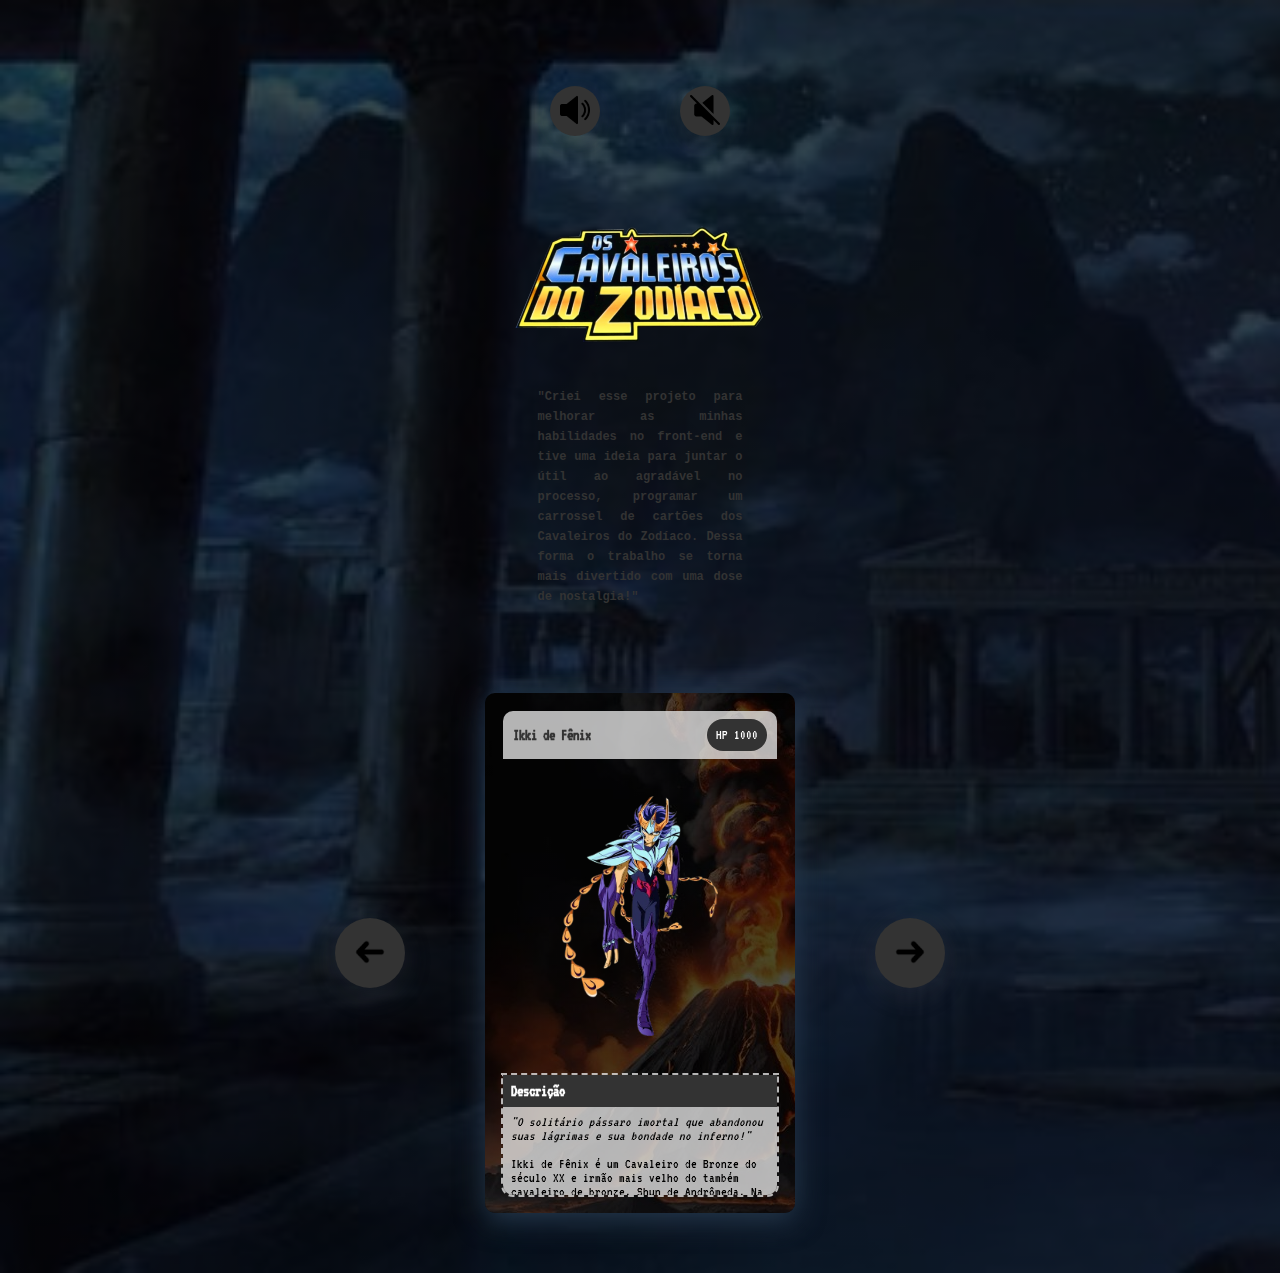
==== commit 06c9dd50: "2.2" ====
--- a/index.html
+++ b/index.html
@@ -11,7 +11,7 @@
     <meta proterty="og:image:width" content="500">
     <meta proterty="og:image:height" content="236">
 
-    <title>Saint Seya</title>
+    <title>CDZ - Carrossel de Cartões</title>
 
     <link rel="stylesheet" href="./src/css/reset.css">
     <link rel="stylesheet" href="./src/css/style.css">
@@ -21,7 +21,7 @@
     <link rel="preconnect" href="https://fonts.gstatic.com" crossorigin>
     <link href="https://fonts.googleapis.com/css2?family=VT323&display=swap" rel="stylesheet">
 
-    <link rel="shortcut icon" href="./src/img/icons/helmet.png" type="image/x-icon">
+    <link rel="shortcut icon" href="./src/img/others/helmet.png" type="image/x-icon">
 
 </head>
 
@@ -29,11 +29,11 @@
 
     <section class="som-position">
         <button onclick="document.getElementById('player').play()" class="som-btn tocar">
-            <img src="./src/img/icons/tocar.png" alt="tocar">
+            <img src="./src/img/others/tocar.png" alt="tocar">
         </button>
 
         <button onclick="document.getElementById('player').pause()" class="som-btn pausar">
-            <img src="./src/img/icons/pausar.png" alt="pausar">
+            <img src="./src/img/others/pausar.png" alt="pausar">
         </button>
     </section>
 
@@ -45,13 +45,13 @@
 
 
     <header class="cabecalho">
-        <img src="./src/img/icons/cdz-logo.png" alt="logo" class="logo">
+        <img src="./src/img/others/cdz-logo.png" alt="logo" class="logo">
         <h1 class="titulo">"Criei esse projeto para melhorar as minhas habilidades no front-end e tive uma ideia para juntar o útil ao agradável no processo, programar um carrossel de cartões dos Cavaleiros do Zodíaco. Dessa forma o trabalho se torna mais divertido com uma dose de nostalgia!"</h1>
     </header>
 
     <main class="carrossel-cdz">
         <button class="btn-seta btn-voltar" id="btn-voltar">
-            <img src="./src/img/icons/seta.png" alt="voltar">
+            <img src="./src/img/others/seta.png" alt="voltar">
         </button>
 
         <ul class="lista-cavaleiros">
@@ -399,7 +399,7 @@
         </ul>
 
         <button class="btn-seta">
-            <img src="./src/img/icons/seta.png" alt="avançar" id="btn-avancar">
+            <img src="./src/img/others/seta.png" alt="avançar" id="btn-avancar">
         </button>
     </main>
 
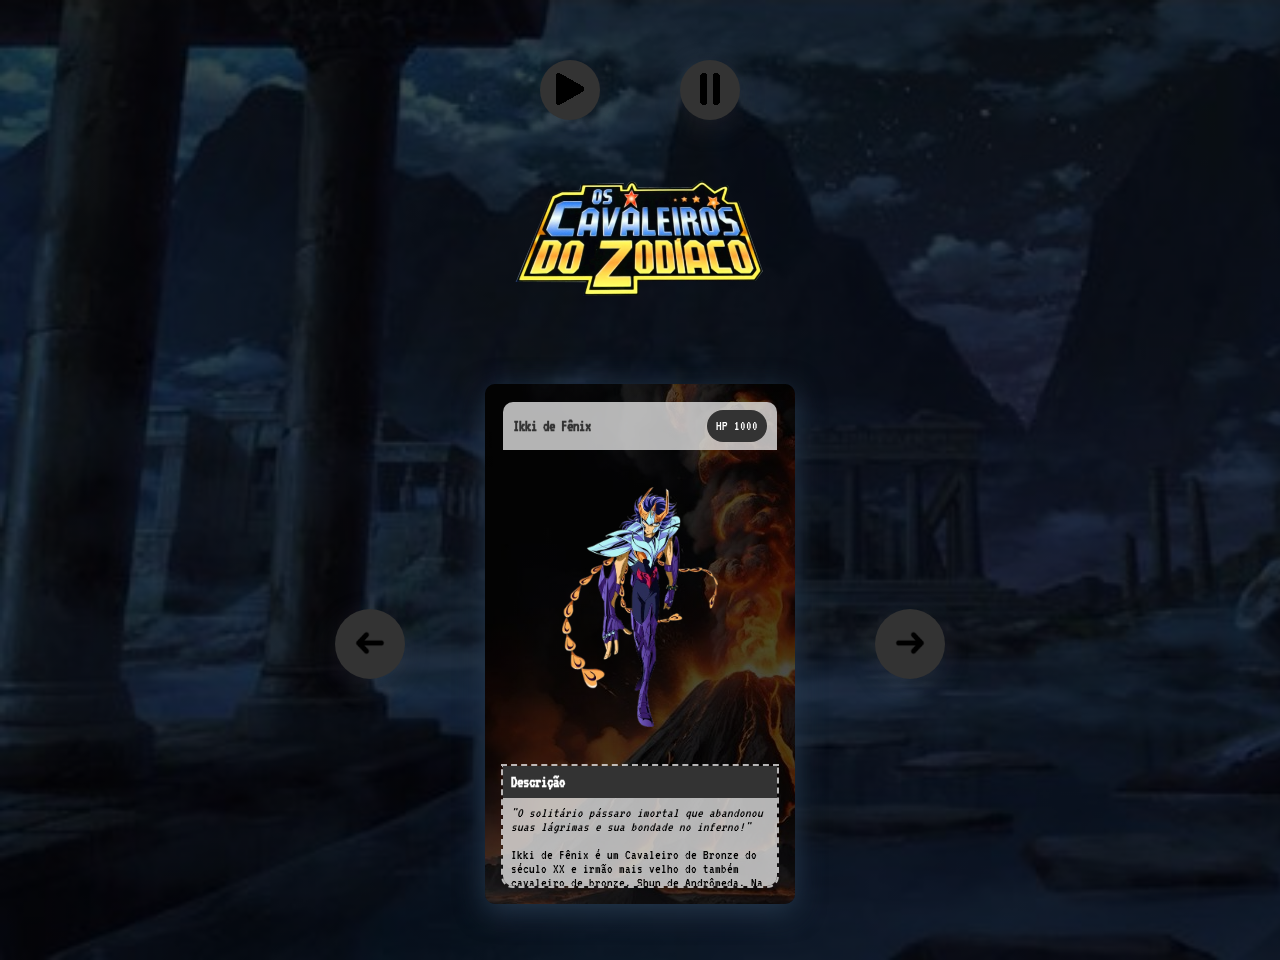
==== commit 62b2bda3: "2.3" ====
--- a/index.html
+++ b/index.html
@@ -37,16 +37,12 @@
         </button>
     </section>
 
-    
-
     <audio id="player" autoplay loop>
         <source src="./src/audio/abertura-cdz.mp3" type="audio/mp3" />
     </audio>
 
-
     <header class="cabecalho">
         <img src="./src/img/others/cdz-logo.png" alt="logo" class="logo">
-        <h1 class="titulo">"Criei esse projeto para melhorar as minhas habilidades no front-end e tive uma ideia para juntar o útil ao agradável no processo, programar um carrossel de cartões dos Cavaleiros do Zodíaco. Dessa forma o trabalho se torna mais divertido com uma dose de nostalgia!"</h1>
     </header>
 
     <main class="carrossel-cdz">
@@ -113,7 +109,8 @@
 
                         <i>"Pela justiça e pela amizade... Um cavaleiro invencível que supera todos os obstáculos."</i><br><br>
                         
-                        Shiryu de Dragão é um Cavaleiro de Bronze do século XX, incumbido com a missão de proteger a deusa Atena. Teve seu treinamento realizado pelo Mestre Ancião nos Cinco Picos Antigos de Rozan, na China. Shiryu herdou de seu mestre não apenas a força, mas também a sabedoria e o senso de justiça que o guia.</p>
+                        Shiryu de Dragão é um Cavaleiro de Bronze do século XX, incumbido com a missão de proteger a deusa Atena. Teve seu treinamento realizado pelo Mestre Ancião nos Cinco Picos Antigos de Rozan, na China. Shiryu herdou de seu mestre não apenas a força, mas também a sabedoria e o senso de justiça que o guia.
+                    </p>
                 </div>
             </li>
 
@@ -133,7 +130,8 @@
 
                         <i>"Um pacífico cavaleiro de Atena escondendo um poderoso cosmo."</i><br><br>
                         
-                        Shun de Andrômeda é um Cavaleiro de Bronze do século XX, incumbido com a missão de proteger a deusa Atena do mal. Ele tem uma personalidade pacífica e odeia lutar, sempre ferido por medo de ferir seus inimigos e sacrificaria sua vida para salvar a dos outros.</p>
+                        Shun de Andrômeda é um Cavaleiro de Bronze do século XX, incumbido com a missão de proteger a deusa Atena do mal. Ele tem uma personalidade pacífica e odeia lutar, sempre ferido por medo de ferir seus inimigos e sacrificaria sua vida para salvar a dos outros.
+                    </p>
                 </div>
             </li>
 
@@ -153,7 +151,8 @@
 
                         <i>"Seu cosmo inflamado acende a chama dos milagres do cavaleiro de pégaso!"</i><br><br>
                         
-                        O Cavaleiro de Bronze da constelação de Pégaso do século XX, incumbido com a missão de proteger a deusa Atena nas Guerras Santas no século XX. Caracterizado principalmente por nunca desistir de lutar em qualquer situação, por mais impossível ou difícil que possa parecer.</p>
+                        O Cavaleiro de Bronze da constelação de Pégaso do século XX, incumbido com a missão de proteger a deusa Atena nas Guerras Santas no século XX. Caracterizado principalmente por nunca desistir de lutar em qualquer situação, por mais impossível ou difícil que possa parecer.
+                    </p>
                 </div>
             </li>
 
@@ -173,7 +172,8 @@
 
                         <i>"As belas rosas são um convite à morte. A última fortaleza que protege o Grande Mestre."</i><br><br>
                         
-                        É o Cavaleiro de Ouro de Peixes e protetor da última Casa do Zodíaco do século XX. Usa variações de golpes com rosas, como o Rosas Diabólicas Reais. Sua ideia é de que só um poder supremo pode manter a paz e ordem no mundo, mesmo que esse poder provenha do mal. Por isso, mesmo tendo consciência de que o Grande Mestre servia ao mal, acabou obedecendo suas ordens e matando Daidalos, mestre de Shun. Sua atitude pode não ser a mais exemplar para um Cavaleiro, mas seu propósito de manter a paz na Terra é igual ao de qualquer Cavaleiro.</p>
+                        É o Cavaleiro de Ouro de Peixes e protetor da última Casa do Zodíaco do século XX. Usa variações de golpes com rosas, como o Rosas Diabólicas Reais. Sua ideia é de que só um poder supremo pode manter a paz e ordem no mundo, mesmo que esse poder provenha do mal. Por isso, mesmo tendo consciência de que o Grande Mestre servia ao mal, acabou obedecendo suas ordens e matando Daidalos, mestre de Shun. Sua atitude pode não ser a mais exemplar para um Cavaleiro, mas seu propósito de manter a paz na Terra é igual ao de qualquer Cavaleiro.
+                    </p>
                 </div>
             </li>
 
@@ -193,7 +193,8 @@
 
                         <i>"O Herói valente como Leão! Sempre lutando por Atena!"</i><br><br>
                         
-                        Irmão mais jovem de Aiolos. Apesar de sua personalidade explosiva, tem um coração puro que distingue rapidamente os justos, por isso foi um dos primeiros Cavaleiros de Ouro a reconhecer a autoridade de Atena. Como seu irmão Aiolos foi condenado como traidor, ele tenta limpar o nome da família jurando fidelidade ao Grande Mestre, até participando voluntariamente do extermínio dos Cavaleiros de Bronze. Durante a batalha contra os Espectros, enfrentou o exército inimigo de frente e derrubou muitos Espectros, servindo como poder central de ataque no Santuário.</p>
+                        Irmão mais jovem de Aiolos. Apesar de sua personalidade explosiva, tem um coração puro que distingue rapidamente os justos, por isso foi um dos primeiros Cavaleiros de Ouro a reconhecer a autoridade de Atena. Como seu irmão Aiolos foi condenado como traidor, ele tenta limpar o nome da família jurando fidelidade ao Grande Mestre, até participando voluntariamente do extermínio dos Cavaleiros de Bronze. Durante a batalha contra os Espectros, enfrentou o exército inimigo de frente e derrubou muitos Espectros, servindo como poder central de ataque no Santuário.
+                    </p>
                 </div>
             </li>
 
@@ -213,7 +214,8 @@
 
                         <i>"O Herói que salvou a recém nascida Atena e mesmo depois de morto protege a terra!"</i><br><br>
                         
-                        é o Cavaleiro de Ouro de Sagitário do século XX. Antes de morrer, há 13 anos, entregou Atena ainda bebê e sua Armadura de Ouro aos cuidados de Mitsumasa Kido, que estava viajando pela Grécia. Desde então, Aioros passou a ser considerado um traidor no Santuário, que era comandado por Saga disfarçado de Grande Mestre. Mesmo morto, sua alma continua a controlar sua Armadura de Sagitário, sempre ajudando, nos momentos críticos – emprestou-a a Seiya durante a luta contra Poseidon, por exemplo.</p>
+                        é o Cavaleiro de Ouro de Sagitário do século XX. Antes de morrer, há 13 anos, entregou Atena ainda bebê e sua Armadura de Ouro aos cuidados de Mitsumasa Kido, que estava viajando pela Grécia. Desde então, Aioros passou a ser considerado um traidor no Santuário, que era comandado por Saga disfarçado de Grande Mestre. Mesmo morto, sua alma continua a controlar sua Armadura de Sagitário, sempre ajudando, nos momentos críticos – emprestou-a a Seiya durante a luta contra Poseidon, por exemplo.
+                    </p>
                 </div>
             </li>
 
@@ -233,7 +235,8 @@
 
                         <i>"O bravo Touro Dourado erguendo um muro de ferro!"</i><br><br>
                         
-                        Aldebaran é o Cavaleiro de Ouro de Touro do século XX, que protege a Casa de Touro no Santuário. Dotado de uma resistência fora do comum, nem mesmo o Meteoro de Pégaso de Seiya conseguiu causar danos ao seu corpo. O Grande Chifre, alusão ao chifre de um touro bravo, é um golpe lançado quando está engatado com o inimigo. Mas se desferido depois, de longe, sua potência dobra. De personalidade franca e despachada, confia no que sente, sem se preocupar com as aparências ou racionalidades. Lutou com Niobe de Deep quando os Espectros invadiram o Santuário, tendo um fim heroico.</p>
+                        Aldebaran é o Cavaleiro de Ouro de Touro do século XX, que protege a Casa de Touro no Santuário. Dotado de uma resistência fora do comum, nem mesmo o Meteoro de Pégaso de Seiya conseguiu causar danos ao seu corpo. O Grande Chifre, alusão ao chifre de um touro bravo, é um golpe lançado quando está engatado com o inimigo. Mas se desferido depois, de longe, sua potência dobra. De personalidade franca e despachada, confia no que sente, sem se preocupar com as aparências ou racionalidades. Lutou com Niobe de Deep quando os Espectros invadiram o Santuário, tendo um fim heroico.
+                    </p>
                 </div>
             </li>
 
@@ -253,7 +256,8 @@
 
                         <i>"Alma quente escondida atrás do frio eterno!"</i><br><br>
                         
-                        É o Cavaleiro de Ouro que protege a Casa de Aquário no Santuário. No mangá, treinou o pequeno Hyoga e Isaak durante seis anos nas geladas terras do leste da Sibéria. foi obrigado a lutar contra Hyoga no Santuário. Camus é um cavaleiro bastante poderoso, com habilidade de baixar a temperatura e lançar o Pó de Diamante com grande facilidade. A Execução Aurora é o seu golpe secreto mais poderoso, que emite um frio próximo ao zero absoluto, e foi herdado por Hyoga.</p>
+                        É o Cavaleiro de Ouro que protege a Casa de Aquário no Santuário. No mangá, treinou o pequeno Hyoga e Isaak durante seis anos nas geladas terras do leste da Sibéria. foi obrigado a lutar contra Hyoga no Santuário. Camus é um cavaleiro bastante poderoso, com habilidade de baixar a temperatura e lançar o Pó de Diamante com grande facilidade. A Execução Aurora é o seu golpe secreto mais poderoso, que emite um frio próximo ao zero absoluto, e foi herdado por Hyoga.
+                    </p>
                 </div>
             </li>
 
@@ -273,7 +277,8 @@
 
                         <i>"O Lendário Cavaleiro sobre os cinco Picos de Rozan!"</i><br><br>
                         
-                        É um lendário e renomado Cavaleiro de Ouro do Santuário de Atena por ter lutado e sobrevivido a Guerra Santa contra Hades no Século XVIII ao lado de seu parceiro de batalhas, Shion de Áries. Após o fim do conflito e ser incumbido por Atena de vigiar o selo que aprisionava o espectros do Imperador dos Mortos, Dohko ficou recluso nos Cinco Picos Antigos de Rozan até o Século XX, período que passara a ser venerado como Mestre Ancião e ao mesmo tempo que mantinha sua vigília, treinou Shiryu, que se tornaria o Cavaleiro de Bronze de Dragão.</p>
+                        É um lendário e renomado Cavaleiro de Ouro do Santuário de Atena por ter lutado e sobrevivido a Guerra Santa contra Hades no Século XVIII ao lado de seu parceiro de batalhas, Shion de Áries. Após o fim do conflito e ser incumbido por Atena de vigiar o selo que aprisionava o espectros do Imperador dos Mortos, Dohko ficou recluso nos Cinco Picos Antigos de Rozan até o Século XX, período que passara a ser venerado como Mestre Ancião e ao mesmo tempo que mantinha sua vigília, treinou Shiryu, que se tornaria o Cavaleiro de Bronze de Dragão.
+                    </p>
                 </div>
             </li>
 
@@ -293,7 +298,8 @@
 
                         <i>"Lutar é sua vida! Matar é sua alegria!"</i><br><br>
                         
-                        Máscara da Morte de Câncer é o Cavaleiro de Ouro de Câncer e protetor da quarta Casa do Zodíaco do século XX. Adora lutas, matança e acredita que, para um objetivo maior, alguns sacrifícios são inevitáveis. As paredes da Casa de Câncer são enfeitadas com os rostos das pessoas que foram mortas até hoje por Máscara da Morte.</p>
+                        Máscara da Morte de Câncer é o Cavaleiro de Ouro de Câncer e protetor da quarta Casa do Zodíaco do século XX. Adora lutas, matança e acredita que, para um objetivo maior, alguns sacrifícios são inevitáveis. As paredes da Casa de Câncer são enfeitadas com os rostos das pessoas que foram mortas até hoje por Máscara da Morte.
+                    </p>
                 </div>
             </li>
 
@@ -313,7 +319,8 @@
 
                         <i>"Seus dedos não deixam escapar nenhum tipo de mal!"</i><br><br>
                         
-                        Milo de Escorpião foi, no século XX, o Cavaleiro de Ouro de Escorpião que protegia a Casa de Escorpião no Santuário. Era um Cavaleiro fiel ao Santuário, inicialmente obedecendo as ordens do Grande Mestre, embora houvesse ocasiões em que ele se negaria a realizar missões específicas por questões de orgulho, sentimento este que determinava o rumo de suas conversas inicialmente, tendo se tornado consideravelmente mais humilde depois de sua batalha contra Hyoga de Cisne.</p>
+                        Milo de Escorpião foi, no século XX, o Cavaleiro de Ouro de Escorpião que protegia a Casa de Escorpião no Santuário. Era um Cavaleiro fiel ao Santuário, inicialmente obedecendo as ordens do Grande Mestre, embora houvesse ocasiões em que ele se negaria a realizar missões específicas por questões de orgulho, sentimento este que determinava o rumo de suas conversas inicialmente, tendo se tornado consideravelmente mais humilde depois de sua batalha contra Hyoga de Cisne.
+                    </p>
                 </div>
             </li>
 
@@ -333,7 +340,8 @@
 
                         <i>"O mistério de seus olhos é o olhar da justiça fitando a verdade."</i><br><br>
                         
-                        Mu é o Cavaleiro de Ouro de Áries do século XX, que protege a Casa de Áries no Santuário. Hábil na restauração de Armaduras, é ele quem conserta as Armaduras de Bronze do Seiya e dos outros antes da Batalha das Doze Casas do Zodíaco. Como desde cedo desconfiava do Grande Mestre, deu as costas ao Santuário. Porém, desejando a purificação do local, manteve suas obrigações como Cavaleiro, dedicando-se à restauração das Armaduras em Jamiel, porém seu poder não enfraqueceu, o que pôde ser constatado durante a batalha contra os Espectros.</p>
+                        Mu é o Cavaleiro de Ouro de Áries do século XX, que protege a Casa de Áries no Santuário. Hábil na restauração de Armaduras, é ele quem conserta as Armaduras de Bronze do Seiya e dos outros antes da Batalha das Doze Casas do Zodíaco. Como desde cedo desconfiava do Grande Mestre, deu as costas ao Santuário. Porém, desejando a purificação do local, manteve suas obrigações como Cavaleiro, dedicando-se à restauração das Armaduras em Jamiel, porém seu poder não enfraqueceu, o que pôde ser constatado durante a batalha contra os Espectros.
+                    </p>
                 </div>
             </li>
 
@@ -353,7 +361,8 @@
 
                         <i>"O traidor do Santuário entre o bem e o mal!"</i><br><br>
                         
-                        Saga de Gêmeos é o irmão gêmeo mais velho de Kanon, predestinado a se tonar o Cavaleiro de Ouro de Gêmeos do século XX, que antigamente era tido como o próximo sucessor do Grande Mestre, tendo todas as características necessárias para o posto – humanidade, habilidade e força física. Dado como desaparecido há treze anos, no mangá, ele esteve escondido por todo esse tempo sob a máscara do Grande Mestre, depois de assassiná-lo e tomar seu posto como governante do Santuário. No anime, ele toma o lugar do irmão do Grande Mestre, Ares. Seu plano era matar Atena e dominar o mundo. Na verdade, Saga tinha dupla personalidade, oscilando entre extremos do bem e do mal. Dentro dele, esses opostos estavam sempre lutando entre si. Depois de ter seu coração purificado, ele mesmo tira sua própria vida.</p>
+                        Saga de Gêmeos é o irmão gêmeo mais velho de Kanon, predestinado a se tonar o Cavaleiro de Ouro de Gêmeos do século XX, que antigamente era tido como o próximo sucessor do Grande Mestre, tendo todas as características necessárias para o posto – humanidade, habilidade e força física. Dado como desaparecido há treze anos, no mangá, ele esteve escondido por todo esse tempo sob a máscara do Grande Mestre, depois de assassiná-lo e tomar seu posto como governante do Santuário. No anime, ele toma o lugar do irmão do Grande Mestre, Ares. Seu plano era matar Atena e dominar o mundo. Na verdade, Saga tinha dupla personalidade, oscilando entre extremos do bem e do mal. Dentro dele, esses opostos estavam sempre lutando entre si. Depois de ter seu coração purificado, ele mesmo tira sua própria vida.
+                    </p>
                 </div>
             </li>
 
@@ -373,7 +382,8 @@
 
                         <i>"O homem mais próximo de Deus! O mundo vazio é um convite para a morte!"</i><br><br>
                         
-                        Shaka de Virgem é o Cavaleiro de Ouro de Virgem do Século XX, que protege a Casa de Virgem no Santuário. Considerado como a reencarnação de Buda, possui um poder de observação que permite conhecer a verdade escondida sob as aparências. O poder de ir e vir no tempo e espaço impressiona até outros Cavaleiros de Ouro. Tem uma morte heroica sob a destrutiva "Exclamação de Atena", criada por Saga, Shura e Camus, mas ele submeteu-se a esse golpe para poder acompanhar Atena no Mundos dos Mortos.</p>
+                        Shaka de Virgem é o Cavaleiro de Ouro de Virgem do Século XX, que protege a Casa de Virgem no Santuário. Considerado como a reencarnação de Buda, possui um poder de observação que permite conhecer a verdade escondida sob as aparências. O poder de ir e vir no tempo e espaço impressiona até outros Cavaleiros de Ouro. Tem uma morte heroica sob a destrutiva "Exclamação de Atena", criada por Saga, Shura e Camus, mas ele submeteu-se a esse golpe para poder acompanhar Atena no Mundos dos Mortos.
+                    </p>
                 </div>
             </li>
 
@@ -393,7 +403,8 @@
 
                         <i>"Não há nada que a espada santa do seu braço, não possa atravessar!"</i><br><br>
                         
-                        Shura de Capricórnio é o Cavaleiro de Ouro que protege a Casa de Capricórnio. Shura se considera o cavaleiro mais fiel a Atena, porém sua excessiva lealdade ao Santuário acabou levando-o a cometer uma série de equívocos. Seu golpe principal é Excalibur, no qual concentra seu cosmo numa rajada cortante de energia, como uma espada. Este golpe tem uma intensidade concentrada fortíssima, e sai na velocidade da luz.</p>
+                        Shura de Capricórnio é o Cavaleiro de Ouro que protege a Casa de Capricórnio. Shura se considera o cavaleiro mais fiel a Atena, porém sua excessiva lealdade ao Santuário acabou levando-o a cometer uma série de equívocos. Seu golpe principal é Excalibur, no qual concentra seu cosmo numa rajada cortante de energia, como uma espada. Este golpe tem uma intensidade concentrada fortíssima, e sai na velocidade da luz.
+                    </p>
                 </div>
             </li>
         </ul>
--- a/src/css/style.css
+++ b/src/css/style.css
@@ -1,14 +1,12 @@
 body {
   font-family: "VT323", monospace;
   background: linear-gradient(rgba(0, 0, 0, 0.7), rgba(000, 0, 0, 0.7)),
-    url(../img/backgrounds/fundo-site.jpg) no-repeat;
-  background-repeat: no-repeat;
+  url(../img/backgrounds/fundo-site.jpg) no-repeat;
   background-size: cover;
   min-height: 100vh;
 }
 
 .som-position {
-  padding-top: 26px;
   display: flex;
   align-items: center;
   justify-content: center;
@@ -18,8 +16,8 @@
 
 .som-btn {
   background-color: #333;
-  width: 50px;
-  height: 50px;
+  width: 60px;
+  height: 60px;
   border-radius: 50px;
   border: 0;
   cursor: pointer;
@@ -32,13 +30,11 @@
 }
 
 .cabecalho {
-  /* background-color: red; */
   display: flex;
   flex-direction: column;
   justify-content: center;
   align-items: center;
   gap: 15px;
-  padding-top: 30px;
 }
 
 .cabecalho .logo {
@@ -62,7 +58,6 @@
 }
 
 .carrossel-cdz {
-  /* background-color: aquamarine; */
   padding-top: 26px;
   display: flex;
   align-items: center;
@@ -72,7 +67,6 @@
 }
 
 .lista-cavaleiros {
-  /* background-color: blue; */
   width: 310px;
   height: 520px;
   position: relative;
@@ -98,7 +92,6 @@
 }
 
 .cartao {
-  /* background-color: hsl(280, 61%, 50%); */
   opacity: 0;
   height: 100%;
   display: flex;
@@ -241,7 +234,6 @@
 
 .lista-cavaleiros .cartao .descricao {
   background-color: rgba(225, 225, 225, 0.8);
-  /* padding: 6px; */
   border-bottom-left-radius: 10px;
   border-bottom-right-radius: 10px;
   max-height: 120px;
